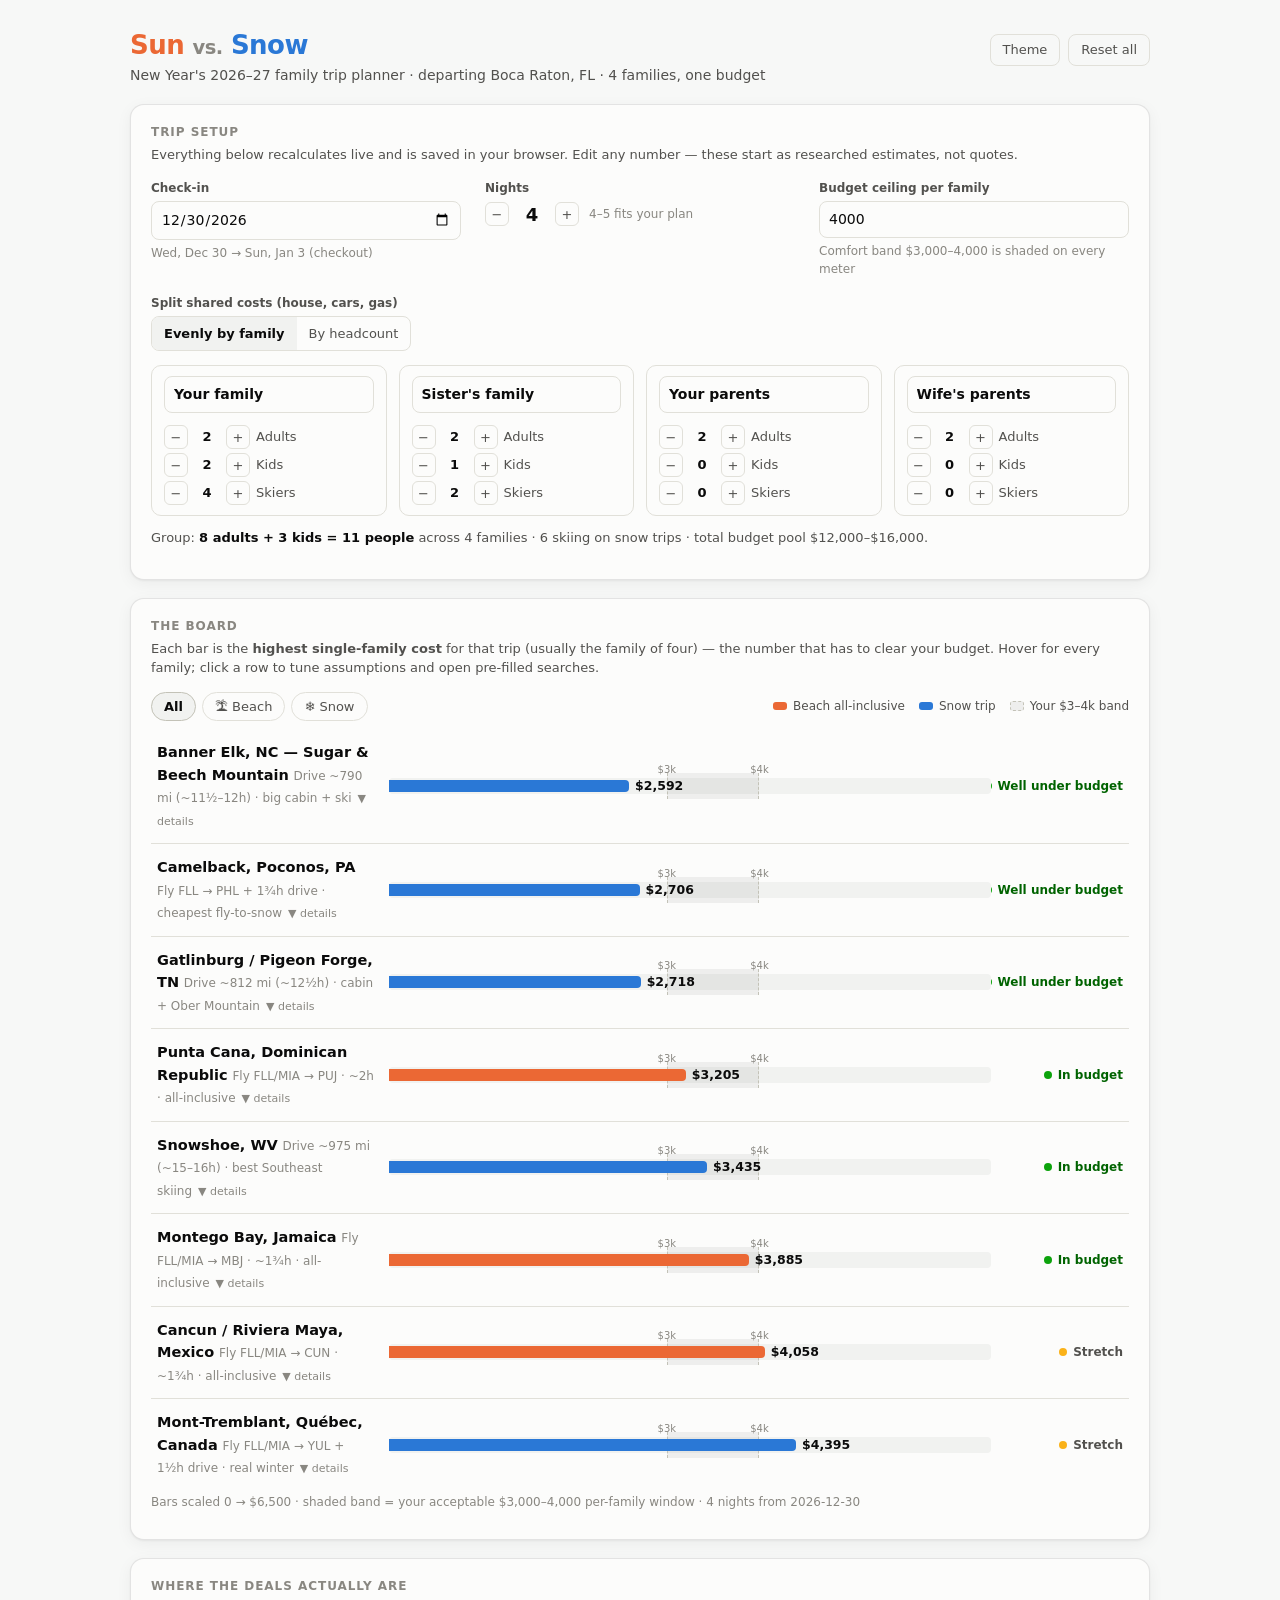
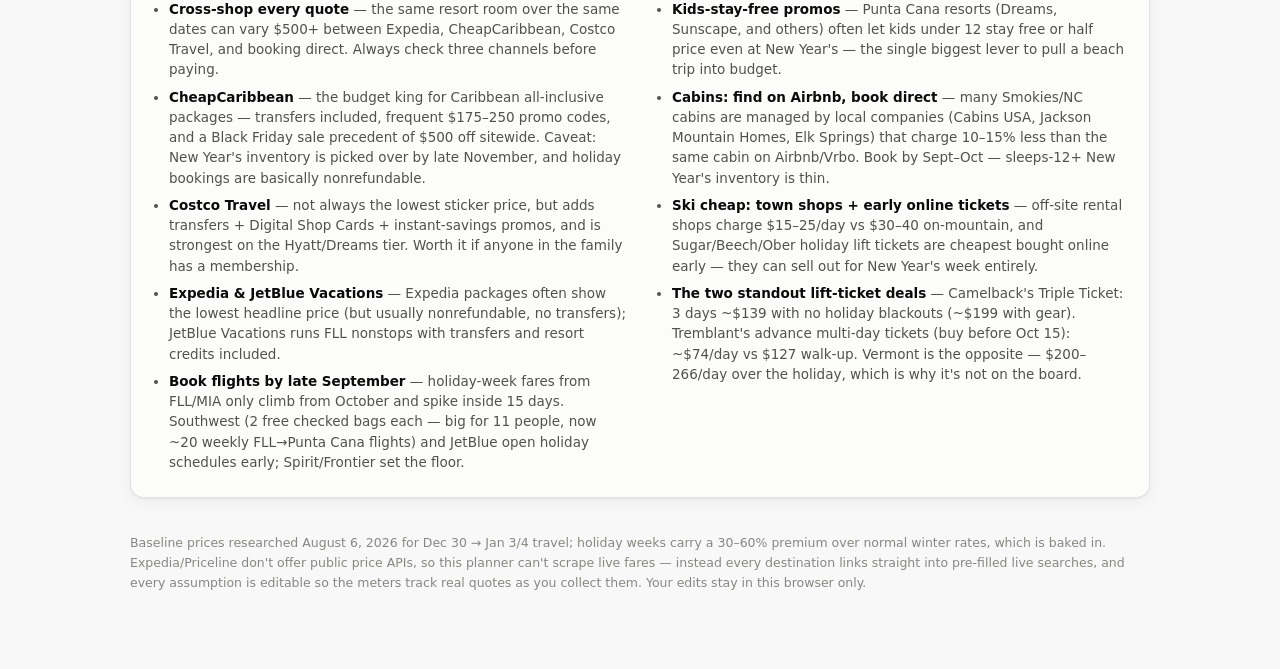
==== trip-planner/index.html @ b1bfbe8b "Add Sun vs. Snow — New Year's family trip planner Single-file web app comparing beach all-inclusive " ====
<!DOCTYPE html>
<html lang="en">
<head>
<meta charset="utf-8">
<meta name="viewport" content="width=device-width, initial-scale=1">
<title>Sun vs. Snow — New Year's Family Trip Planner</title>
<style>
  :root {
    color-scheme: light;
    /* ink + surfaces (cool-biased neutrals) */
    --page: #f7f8f7;
    --surface: #fcfcfb;
    --surface-2: #f1f2f0;
    --ink: #0b0b0b;
    --ink-2: #52514e;
    --ink-3: #898781;
    --hairline: #e1e0d9;
    --ring: rgba(11,11,11,0.10);
    --baseline: #c3c2b7;
    /* the two worlds */
    --beach: #eb6834;
    --beach-soft: rgba(235,104,52,0.12);
    --snow: #2a78d6;
    --snow-soft: rgba(42,120,214,0.12);
    /* status (fixed, never themed) */
    --good: #0ca30c;
    --good-text: #006300;
    --warn: #fab219;
    --crit: #d03b3b;
    --band: rgba(11,11,11,0.055);
    --shadow: 0 1px 2px rgba(11,11,11,0.05), 0 4px 16px rgba(11,11,11,0.05);
    --focus: 0 0 0 2px var(--surface), 0 0 0 4px var(--snow);
  }
  @media (prefers-color-scheme: dark) {
    :root:where(:not([data-theme="light"])) {
      color-scheme: dark;
      --page: #0d0d0d;
      --surface: #1a1a19;
      --surface-2: #232322;
      --ink: #ffffff;
      --ink-2: #c3c2b7;
      --ink-3: #898781;
      --hairline: #2c2c2a;
      --ring: rgba(255,255,255,0.10);
      --baseline: #383835;
      --beach: #d95926;
      --beach-soft: rgba(217,89,38,0.18);
      --snow: #3987e5;
      --snow-soft: rgba(57,135,229,0.18);
      --good-text: #0ca30c;
      --band: rgba(255,255,255,0.07);
      --shadow: none;
      --focus: 0 0 0 2px var(--surface), 0 0 0 4px var(--snow);
    }
  }
  :root[data-theme="dark"] {
    color-scheme: dark;
    --page: #0d0d0d;
    --surface: #1a1a19;
    --surface-2: #232322;
    --ink: #ffffff;
    --ink-2: #c3c2b7;
    --ink-3: #898781;
    --hairline: #2c2c2a;
    --ring: rgba(255,255,255,0.10);
    --baseline: #383835;
    --beach: #d95926;
    --beach-soft: rgba(217,89,38,0.18);
    --snow: #3987e5;
    --snow-soft: rgba(57,135,229,0.18);
    --good-text: #0ca30c;
    --band: rgba(255,255,255,0.07);
    --shadow: none;
    --focus: 0 0 0 2px var(--surface), 0 0 0 4px var(--snow);
  }
  :root[data-theme="light"] {
    color-scheme: light;
    --page: #f7f8f7;
    --surface: #fcfcfb;
    --surface-2: #f1f2f0;
    --ink: #0b0b0b;
    --ink-2: #52514e;
    --ink-3: #898781;
    --hairline: #e1e0d9;
    --ring: rgba(11,11,11,0.10);
    --baseline: #c3c2b7;
    --beach: #eb6834;
    --beach-soft: rgba(235,104,52,0.12);
    --snow: #2a78d6;
    --snow-soft: rgba(42,120,214,0.12);
    --good-text: #006300;
    --band: rgba(11,11,11,0.055);
    --shadow: 0 1px 2px rgba(11,11,11,0.05), 0 4px 16px rgba(11,11,11,0.05);
  }

  * { box-sizing: border-box; }
  body {
    margin: 0;
    background: var(--page);
    color: var(--ink);
    font: 15px/1.5 system-ui, -apple-system, "Segoe UI", sans-serif;
    -webkit-text-size-adjust: 100%;
  }
  .wrap { max-width: 1060px; margin: 0 auto; padding: 20px 20px 64px; }

  a { color: var(--snow); }
  button { font: inherit; color: inherit; }
  button:focus-visible, input:focus-visible, select:focus-visible, [tabindex]:focus-visible {
    outline: none; box-shadow: var(--focus); border-radius: 6px;
  }

  /* ---------- header ---------- */
  header.top {
    display: flex; flex-wrap: wrap; align-items: baseline; gap: 8px 16px;
    padding: 6px 0 18px;
  }
  .wordmark { font-size: 26px; font-weight: 800; letter-spacing: -0.02em; margin: 0; text-wrap: balance; }
  .wordmark .sun { color: var(--beach); }
  .wordmark .vs { color: var(--ink-3); font-weight: 600; font-size: 0.75em; padding: 0 2px; }
  .wordmark .sno { color: var(--snow); }
  .tagline { color: var(--ink-2); font-size: 14px; margin: 0; }
  .top-actions { margin-left: auto; display: flex; gap: 8px; }
  .ghost-btn {
    background: none; border: 1px solid var(--hairline); border-radius: 8px;
    padding: 5px 12px; font-size: 13px; color: var(--ink-2); cursor: pointer;
  }
  .ghost-btn:hover { background: var(--surface-2); color: var(--ink); }

  /* ---------- panels ---------- */
  .panel {
    background: var(--surface); border: 1px solid var(--ring); border-radius: 14px;
    box-shadow: var(--shadow); padding: 18px 20px; margin-bottom: 18px;
  }
  .panel h2 {
    margin: 0 0 4px; font-size: 12px; font-weight: 700; letter-spacing: 0.08em;
    text-transform: uppercase; color: var(--ink-3);
  }
  .panel .sub { margin: 0 0 14px; color: var(--ink-2); font-size: 13px; }

  /* ---------- setup ---------- */
  .setup-grid { display: grid; grid-template-columns: repeat(auto-fit, minmax(230px, 1fr)); gap: 16px 24px; }
  .field label, .fam-card .fname { display: block; font-size: 12px; font-weight: 600; color: var(--ink-2); margin-bottom: 4px; }
  .field input[type="date"], .field input[type="number"], .field select, .fam-card input[type="text"] {
    width: 100%; padding: 7px 9px; border: 1px solid var(--hairline); border-radius: 8px;
    background: var(--surface); color: var(--ink); font: inherit; font-size: 14px;
  }
  .hint { font-size: 12px; color: var(--ink-3); margin-top: 4px; }
  .seg { display: inline-flex; border: 1px solid var(--hairline); border-radius: 8px; overflow: hidden; }
  .seg button { background: none; border: 0; padding: 7px 12px; font-size: 13px; cursor: pointer; color: var(--ink-2); }
  .seg button[aria-pressed="true"] { background: var(--surface-2); color: var(--ink); font-weight: 600; }
  .fam-grid { display: grid; grid-template-columns: repeat(auto-fit, minmax(215px, 1fr)); gap: 12px; margin-top: 14px; }
  .fam-card { border: 1px solid var(--hairline); border-radius: 10px; padding: 10px 12px; background: var(--surface); }
  .fam-card input[type="text"] { font-weight: 600; margin-bottom: 8px; }
  .steppers { display: flex; gap: 10px; flex-wrap: wrap; }
  .stepper { display: flex; align-items: center; gap: 6px; font-size: 13px; color: var(--ink-2); }
  .stepper .num {
    min-width: 26px; text-align: center; font-weight: 700; color: var(--ink);
    font-variant-numeric: tabular-nums;
  }
  .stepper button {
    width: 24px; height: 24px; border-radius: 6px; border: 1px solid var(--hairline);
    background: none; cursor: pointer; line-height: 1; color: var(--ink-2); padding: 0;
  }
  .stepper button:hover { background: var(--surface-2); color: var(--ink); }
  .group-note { margin-top: 12px; font-size: 13px; color: var(--ink-2); }
  .group-note strong { color: var(--ink); }

  /* ---------- board ---------- */
  .board-head { display: flex; flex-wrap: wrap; gap: 10px 16px; align-items: center; margin-bottom: 8px; }
  .filter-chips { display: flex; gap: 6px; }
  .chip-btn {
    border: 1px solid var(--hairline); background: none; border-radius: 999px;
    padding: 4px 12px; font-size: 13px; cursor: pointer; color: var(--ink-2);
  }
  .chip-btn[aria-pressed="true"] { background: var(--surface-2); color: var(--ink); font-weight: 600; border-color: var(--baseline); }
  .legend { display: flex; gap: 14px; margin-left: auto; font-size: 12px; color: var(--ink-2); flex-wrap: wrap; }
  .legend .key { display: inline-flex; align-items: center; gap: 6px; }
  .swatch { width: 14px; height: 8px; border-radius: 3px; display: inline-block; }
  .swatch.beach { background: var(--beach); }
  .swatch.snow { background: var(--snow); }
  .swatch.band { background: var(--band); border: 1px dashed var(--baseline); height: 10px; }

  .axis-note { font-size: 12px; color: var(--ink-3); margin: 2px 0 10px; }

  .dest-row { border-top: 1px solid var(--hairline); }
  .dest-row:first-of-type { border-top: 0; }
  .dest-btn {
    display: grid; grid-template-columns: 218px 1fr 118px; gap: 8px 14px; align-items: center;
    width: 100%; text-align: left; background: none; border: 0; padding: 12px 6px; cursor: pointer;
    border-radius: 10px;
  }
  .dest-btn:hover { background: var(--surface-2); }
  .d-name { font-weight: 700; font-size: 14.5px; line-height: 1.25; }
  .d-meta { font-size: 12px; color: var(--ink-3); margin-top: 2px; }
  .meter { position: relative; height: 34px; }
  .meter .track {
    position: absolute; inset: 9px 0; background: var(--surface-2);
    border-radius: 4px;
  }
  .meter .bandzone {
    position: absolute; top: 4px; bottom: 4px; background: var(--band);
    border-left: 1px dashed var(--baseline); border-right: 1px dashed var(--baseline);
  }
  .meter .bar {
    position: absolute; top: 11px; bottom: 11px; left: 0; border-radius: 0 4px 4px 0;
    min-width: 3px;
  }
  .meter .bar.beach { background: var(--beach); }
  .meter .bar.snow { background: var(--snow); }
  .meter .val {
    position: absolute; top: 50%; transform: translateY(-50%);
    font-size: 12.5px; font-weight: 700; font-variant-numeric: tabular-nums; white-space: nowrap;
  }
  .meter .band-label {
    position: absolute; top: -7px; font-size: 10px; color: var(--ink-3); transform: translateX(-50%);
    font-variant-numeric: tabular-nums;
  }
  .status { display: inline-flex; align-items: center; gap: 6px; font-size: 12px; font-weight: 600; color: var(--ink-2); justify-self: end; white-space: nowrap; }
  .status .dot { width: 8px; height: 8px; border-radius: 50%; flex: 0 0 auto; }
  .status.s-good .dot { background: var(--good); }
  .status.s-good { color: var(--good-text); }
  .status.s-warn .dot { background: var(--warn); }
  .status.s-crit .dot { background: var(--crit); }
  .status.s-crit { color: var(--crit); }
  .caret { color: var(--ink-3); font-size: 11px; margin-left: 6px; }

  /* ---------- detail ---------- */
  .detail { padding: 4px 6px 18px; }
  @media (prefers-reduced-motion: no-preference) {
    .detail { animation: slide 0.18s ease-out; }
    @keyframes slide { from { opacity: 0; transform: translateY(-4px); } to { opacity: 1; transform: none; } }
  }
  .detail-cols { display: grid; grid-template-columns: 1.1fr 1fr; gap: 18px; }
  @media (max-width: 780px) { .detail-cols { grid-template-columns: 1fr; } }
  .notes { margin: 0 0 6px; padding-left: 18px; font-size: 13.5px; color: var(--ink-2); }
  .notes li { margin-bottom: 4px; }
  .notes li strong { color: var(--ink); }
  .assump h3, .linkbox h3, .fam-costs h3 {
    font-size: 12px; text-transform: uppercase; letter-spacing: 0.08em; color: var(--ink-3);
    margin: 14px 0 8px; font-weight: 700;
  }
  .assump-grid { display: grid; grid-template-columns: repeat(auto-fill, minmax(150px, 1fr)); gap: 10px; }
  .assump-grid .field label { font-weight: 500; min-height: 30px; display: flex; align-items: flex-end; }
  .assump-grid input { width: 100%; padding: 6px 8px; border: 1px solid var(--hairline); border-radius: 8px; background: var(--surface); color: var(--ink); font-size: 14px; font-variant-numeric: tabular-nums; }
  .mini-btn { background: none; border: 0; color: var(--snow); font-size: 12.5px; cursor: pointer; padding: 4px 0; text-decoration: underline; }

  .cost-table-wrap { overflow-x: auto; }
  table.costs { border-collapse: collapse; width: 100%; font-size: 13px; min-width: 470px; }
  table.costs th { text-align: right; font-weight: 600; color: var(--ink-3); font-size: 11.5px; text-transform: uppercase; letter-spacing: 0.05em; padding: 6px 8px; border-bottom: 1px solid var(--hairline); }
  table.costs th:first-child, table.costs td:first-child { text-align: left; }
  table.costs td { padding: 6px 8px; text-align: right; font-variant-numeric: tabular-nums; border-bottom: 1px solid var(--hairline); color: var(--ink-2); }
  table.costs td:first-child { color: var(--ink); font-weight: 600; }
  table.costs td.tot { font-weight: 700; color: var(--ink); }
  table.costs tr.grand td { border-bottom: 0; border-top: 1px solid var(--baseline); color: var(--ink); }
  .over { color: var(--crit) !important; }
  .underb { color: var(--good-text) !important; }

  .links-grid { display: grid; grid-template-columns: 1fr 1fr; gap: 6px 10px; }
  @media (max-width: 520px) { .links-grid { grid-template-columns: 1fr; } }
  .deal-link {
    display: flex; align-items: center; justify-content: space-between; gap: 8px;
    border: 1px solid var(--hairline); border-radius: 9px; padding: 8px 11px;
    text-decoration: none; font-size: 13.5px; font-weight: 600; color: var(--ink);
    background: var(--surface);
  }
  .deal-link:hover { border-color: var(--baseline); background: var(--surface-2); }
  .deal-link .tag { font-size: 10.5px; font-weight: 700; letter-spacing: 0.04em; text-transform: uppercase; color: var(--ink-3); flex: 0 0 auto; }
  .deal-link .tag.pre { color: var(--good-text); }

  /* ---------- tooltip ---------- */
  .tip {
    position: fixed; z-index: 30; pointer-events: none; background: var(--surface);
    border: 1px solid var(--ring); border-radius: 10px; box-shadow: var(--shadow);
    padding: 9px 12px; font-size: 12.5px; max-width: 280px; display: none;
  }
  .tip.show { display: block; }
  .tip .t-title { font-weight: 700; margin-bottom: 4px; }
  .tip .t-row { display: flex; justify-content: space-between; gap: 16px; color: var(--ink-2); }
  .tip .t-row b { font-variant-numeric: tabular-nums; color: var(--ink); font-weight: 600; }

  /* ---------- tips + footer ---------- */
  .tips-cols { display: grid; grid-template-columns: 1fr 1fr; gap: 4px 28px; }
  @media (max-width: 720px) { .tips-cols { grid-template-columns: 1fr; } }
  .tips-cols ul { margin: 0; padding-left: 18px; font-size: 13.5px; color: var(--ink-2); }
  .tips-cols li { margin-bottom: 7px; }
  .tips-cols li strong { color: var(--ink); }
  footer { color: var(--ink-3); font-size: 12.5px; line-height: 1.6; padding-top: 4px; }

  @media (max-width: 640px) {
    body { overflow-x: clip; }
    .dest-btn { grid-template-columns: 1fr auto; }
    .dest-btn .meter { grid-column: 1 / -1; order: 3; }
    .status { white-space: normal; max-width: 118px; align-self: start; }
    .wrap { padding: 14px 12px 48px; }
    .panel { padding: 14px; }
  }
</style>
</head>
<body>
<div class="wrap">
  <header class="top">
    <div>
      <h1 class="wordmark"><span class="sun">Sun</span><span class="vs"> vs. </span><span class="sno">Snow</span></h1>
      <p class="tagline">New Year's 2026–27 family trip planner · departing Boca Raton, FL · 4 families, one budget</p>
    </div>
    <div class="top-actions">
      <button class="ghost-btn" id="themeBtn" type="button">Theme</button>
      <button class="ghost-btn" id="resetBtn" type="button">Reset all</button>
    </div>
  </header>

  <section class="panel" id="setupPanel">
    <h2>Trip setup</h2>
    <p class="sub">Everything below recalculates live and is saved in your browser. Edit any number — these start as researched estimates, not quotes.</p>
    <div class="setup-grid">
      <div class="field">
        <label for="checkin">Check-in</label>
        <input type="date" id="checkin">
        <div class="hint" id="dateHint"></div>
      </div>
      <div class="field">
        <label for="nights">Nights</label>
        <div class="stepper" style="gap:10px">
          <button type="button" data-n="-1" id="nMinus" aria-label="Fewer nights">−</button>
          <span class="num" id="nightsNum" style="font-size:18px"></span>
          <button type="button" data-n="1" id="nPlus" aria-label="More nights">+</button>
          <span class="hint" style="margin:0">4–5 fits your plan</span>
        </div>
      </div>
      <div class="field">
        <label for="budget">Budget ceiling per family</label>
        <input type="number" id="budget" min="1000" max="20000" step="100">
        <div class="hint">Comfort band $3,000–4,000 is shaded on every meter</div>
      </div>
      <div class="field">
        <label>Split shared costs (house, cars, gas)</label>
        <div class="seg" role="group" aria-label="Cost split mode">
          <button type="button" id="splitFam" aria-pressed="true">Evenly by family</button>
          <button type="button" id="splitHead" aria-pressed="false">By headcount</button>
        </div>
      </div>
    </div>
    <div class="fam-grid" id="famGrid"></div>
    <p class="group-note" id="groupNote"></p>
  </section>

  <section class="panel">
    <h2>The board</h2>
    <p class="sub">Each bar is the <strong>highest single-family cost</strong> for that trip (usually the family of four) — the number that has to clear your budget. Hover for every family; click a row to tune assumptions and open pre-filled searches.</p>
    <div class="board-head">
      <div class="filter-chips" role="group" aria-label="Filter destinations">
        <button class="chip-btn" data-f="all" aria-pressed="true" type="button">All</button>
        <button class="chip-btn" data-f="beach" aria-pressed="false" type="button">🏝 Beach</button>
        <button class="chip-btn" data-f="snow" aria-pressed="false" type="button">❄️ Snow</button>
      </div>
      <div class="legend">
        <span class="key"><span class="swatch beach"></span>Beach all-inclusive</span>
        <span class="key"><span class="swatch snow"></span>Snow trip</span>
        <span class="key"><span class="swatch band"></span>Your $3–4k band</span>
      </div>
    </div>
    <div id="board"></div>
    <p class="axis-note" id="axisNote"></p>
  </section>

  <section class="panel">
    <h2>Where the deals actually are</h2>
    <div class="tips-cols" id="dealTips"></div>
  </section>

  <footer>
    <p id="methodNote"></p>
  </footer>
</div>
<div class="tip" id="tip" role="presentation"></div>

<script>
'use strict';
/* ============================== data ============================== */
const RESEARCH_DATE = 'August 6, 2026';

const DEFAULT_STATE = {
  checkin: '2026-12-30',
  nights: 4,
  budget: 4000,
  split: 'family',
  filter: 'all',
  families: [
    { name: 'Your family',     adults: 2, kids: 2, skiers: 4 },
    { name: "Sister's family", adults: 2, kids: 1, skiers: 2 },
    { name: 'Your parents',    adults: 2, kids: 0, skiers: 0 },
    { name: "Wife's parents",  adults: 2, kids: 0, skiers: 0 }
  ],
  overrides: {}
};

/* Editable assumption fields per destination, keyed by id.
   All dollar figures are USD. flightA/flightK = round trip per adult/kid.
   aiA/aiK = all-inclusive per night per adult/kid. house = whole-house per night.
   liftDay/rentDay = per skier per day. foodDay = per person per day (non-AI trips).
   carsGas = round-trip gas+tolls per car. rentalCarDay = per rental vehicle per day. */
const DESTS = [
  {
    id: 'puntacana', type: 'beach', travel: 'fly',
    name: 'Punta Cana, Dominican Republic',
    meta: 'Fly FLL/MIA → PUJ · ~2h · all-inclusive',
    fields: { flightA: 380, flightK: 380, aiA: 130, aiK: 65, cars: 0, miscGroup: 500 },
    notes: [
      '<strong>The only beach option that comfortably fits $4k per family of 4</strong> over New Year\'s — 3.5–4★ family all-inclusives (Bahia Principe, Riu Bambu, Vista Sol, Occidental, Grand Palladium) run real promos even at peak.',
      '<strong>Kids under 12 often stay free or half price</strong> (Dreams, Sunscape, Club Med model) — that single lever is worth $400–800.',
      'Southwest now flies FLL→PUJ ~20×/week (2 free bags each — huge for 11 people); Spirit and JetBlue keep fares honest. Book by Sep–Oct.',
      'Misc line covers airport transfers + tips for the group (CheapCaribbean packages include transfers).',
      '<strong>Watch out:</strong> the same room can vary $500+ across booking sites — always cross-shop 3 channels.'
    ]
  },
  {
    id: 'cancun', type: 'beach', travel: 'fly',
    name: 'Cancun / Riviera Maya, Mexico',
    meta: 'Fly FLL/MIA → CUN · ~1¾h · all-inclusive',
    fields: { flightA: 450, flightK: 450, aiA: 175, aiK: 90, cars: 0, miscGroup: 550 },
    notes: [
      'Shortest beach flight and the biggest resort selection, but <strong>runs 15–35% over Punta Cana</strong> — NYE in Cancun is peak-peak (5★ family resorts hit $1,100+/night).',
      'To stay near budget: older Riviera Maya inventory (Riu Lupita, Viva, Bahia Principe RM, Seadust) + Spirit/Frontier fares from FLL.',
      '<strong>Watch out:</strong> many Cancun/RM resorts charge a <strong>mandatory NYE gala supplement</strong> (~$100/adult, ~$50/child) — sometimes billed separately. Confirm in writing before booking.',
      'Holiday airfare from South Florida sells out early; book flights by ~September.'
    ]
  },
  {
    id: 'montego', type: 'beach', travel: 'fly',
    name: 'Montego Bay, Jamaica',
    meta: 'Fly FLL/MIA → MBJ · ~1¾h · all-inclusive',
    fields: { flightA: 400, flightK: 400, aiA: 180, aiK: 90, cars: 0, miscGroup: 500 },
    notes: [
      'Resorts cluster minutes from the airport, so transfers are short — genuinely nice with small kids and grandparents.',
      'Fewer budget mega-resorts than Punta Cana; the family-value pick is <strong>Holiday Inn Resort Montego Bay</strong> (kids stay + eat free). Note Riu Montego Bay is adults-only.',
      'Southwest flies FLL→MBJ ~34×/week; Spirit and JetBlue from ~$220 off-peak.',
      '<strong>Watch out:</strong> at family-resort tier Jamaica prices at or above Cancun — it fits budget only with a package deal.'
    ]
  },
  {
    id: 'bannerelk', type: 'snow', travel: 'drive',
    name: 'Banner Elk, NC — Sugar & Beech Mountain',
    meta: 'Drive ~790 mi (~11½–12h) · big cabin + ski',
    fields: { carsGas: 260, cars: 3, house: 850, liftDay: 99, rentDay: 25, skiDays: 2, foodDay: 30, miscGroup: 300 },
    notes: [
      '<strong>The budget king.</strong> No flights for 11 people — that alone saves $4,000–5,000 vs. any fly option.',
      'Sugar Mountain\'s 2026–27 holiday prices are already posted: <strong>$99/day adult, $72 child 5–11, kids ≤4 just $4</strong>. Both mountains have 100% snowmaking — slopes are a near-lock for New Year\'s even if nothing natural falls.',
      '<strong>Rent gear at off-site shops in town</strong> (Ski Country Sports, Alpine Ski Center): $15–25/day vs $30–40 at the resort — saves the group $200+.',
      'A 5–6BR house sleeping 12–14 runs $600–1,000/night over New Year\'s ($2,800–4,400 for 4 nights with fees). One roof, one kitchen, cousins in bunk rooms.',
      'Hate the drive? Fly FLL→Charlotte ($110–320 rt) + a minivan (~$350/5 days) and it\'s 2h from CLT — saves ~9 hours each way for about $1,000–1,600 more per family of 4.',
      '<strong>Watch out:</strong> holiday-week crowds are heavy and only part of the mountain may be open after a warm spell. The 11½-hour drive means a 4am start or an overnight stop. Book the cabin by Sept–Oct — 12+ person inventory is thin.'
    ]
  },
  {
    id: 'gatlinburg', type: 'snow', travel: 'drive',
    name: 'Gatlinburg / Pigeon Forge, TN',
    meta: 'Drive ~812 mi (~12½h) · cabin + Ober Mountain',
    fields: { carsGas: 270, cars: 3, house: 950, liftDay: 95, rentDay: 25, skiDays: 2, foodDay: 30, miscGroup: 500 },
    notes: [
      '<strong>Most to do for non-skiers</strong>: Dollywood\'s Smoky Mountain Christmas (6M lights, ~$85–95/person online, ages ≤3 free), Ripley\'s Aquarium, SkyLift, the strip — grandparents and the little one stay busy.',
      'Ober Mountain is small (10 trails) and beginner-friendly — fine for kids and first-timers, thin for real skiers. Peak-day tickets $89–99; ages ≤4 free.',
      '<strong>Rent skis downtown, not on-mountain</strong> — on-site rental lines hit 2–3 hours on holiday peak days.',
      '7,000+ cabins means early bookers can still land a sleeps-14 chalet for ~$700–1,000/night over New Year\'s.',
      '<strong>Watch out:</strong> only ~1-in-4 odds of natural snow in town at New Year\'s — the slopes run on snowmaking but the town will likely be brown. The trip stands on Dollywood + the Smokies, snow is the bonus.'
    ]
  },
  {
    id: 'snowshoe', type: 'snow', travel: 'drive',
    name: 'Snowshoe, WV',
    meta: 'Drive ~975 mi (~15–16h) · best Southeast skiing',
    fields: { carsGas: 330, cars: 3, house: 1200, liftDay: 129, rentDay: 40, skiDays: 2, foodDay: 35, miscGroup: 300 },
    notes: [
      'Clearly the best skiing within driving distance — 60 trails, 1,500 ft vertical, ~180" natural snow vs Sugar\'s 20 slopes.',
      'Holiday lift tickets ~$129/day online ($149 walk-up); village lodging for 12 runs $900–1,500/night with 4–5 night minimums over New Year\'s.',
      '<strong>Watch out:</strong> the drive is 15–16 hours <em>each way</em> — with grandparents and a toddler in the caravan, that\'s the likely deal-breaker vs. NC. The last 2 hours are mountain roads.'
    ]
  },
  {
    id: 'camelback', type: 'snow', travel: 'fly',
    name: 'Camelback, Poconos, PA',
    meta: 'Fly FLL → PHL + 1¾h drive · cheapest fly-to-snow',
    fields: { flightA: 185, flightK: 185, house: 700, liftDay: 47, rentDay: 20, skiDays: 2, foodDay: 30, rentalCarDay: 70, rentalCars: 2, miscGroup: 300 },
    notes: [
      '<strong>The sleeper deal of the whole board.</strong> FLL→Philadelphia runs $120–250 round trip even at New Year\'s, and Camelback\'s <strong>Triple Ticket is 3 ski days for ~$139 with NO blackout dates</strong> (~$199 with rentals included) — the best holiday lift deal anywhere on this list.',
      'Big Poconos houses are abundant: area average ~$580/night for Dec 26–Jan 2; 12-guest houses with a hot tub run $500–900 over New Year\'s.',
      'Camelback also has the biggest snowtubing park in the US plus an indoor waterpark — real options for the non-skiers.',
      '<strong>Watch out:</strong> 800 ft vertical and serious holiday crowds — this is a fun family hill, not a destination mountain. Thaw risk is real, but snowmaking usually holds through late December.'
    ]
  },
  {
    id: 'tremblant', type: 'snow', travel: 'fly',
    name: 'Mont-Tremblant, Québec, Canada',
    meta: 'Fly FLL/MIA → YUL + 1½h drive · real winter',
    fields: { flightA: 380, flightK: 380, house: 800, liftDay: 110, rentDay: 45, skiDays: 2, foodDay: 35, rentalCarDay: 80, rentalCars: 2, miscGroup: 300 },
    notes: [
      '<strong>The only option with near-guaranteed real winter</strong> — ~70% of terrain open by Christmas on snowmaking, 2,116 ft vertical, a storybook pedestrian village, and NYE fireworks on the slopes.',
      'You fly counter-flow (snowbirds head FLL→Montréal in reverse), which softens the holiday premium: Porter/Air Transat run $250–450 round trip booked early, mainline $450–650.',
      '<strong>Book lift tickets before Oct 15</strong>: Tremblant\'s advance multi-day rate is ~CAD 104 (≈$74)/day vs ~$127 holiday walk-up — that\'s $400+ back for the group. The strong US dollar (CAD ≈ $0.71) helps everywhere.',
      'Chalets sleeping 12 run ~$550–1,000/night USD over New Year\'s — but expect <strong>5–7 night minimums</strong>, which pushes you to the 5-night version of this trip.',
      'Passports needed for everyone, including the kids. Rental vans include Québec\'s mandatory winter tires (~$250–450 per van for 5 days).',
      '<strong>Watch out:</strong> this only fits the budget with early-booking discipline on all three fronts (flights now, lift tickets by Oct 15, modest chalet). Cheaper-but-smaller alternative: Blue Mountain, Ontario via Toronto (~$400–600 less per family, 720 ft vertical, more rain risk).'
    ]
  }
];

/* Deal-search links. {ci}/{co} = ISO dates, {ciC}/{coC} = compact dates,
   {ad}/{kd} = family-1 adults/kids, {AD}/{KD} = group adults/kids, {rooms} = family count. */
const LINKS = {
  puntacana: { code: 'PUJ', expediaDest: 'Punta Cana (and vicinity), Dominican Republic' },
  cancun:    { code: 'CUN', expediaDest: 'Cancun (and vicinity), Quintana Roo, Mexico' },
  montego:   { code: 'MBJ', expediaDest: 'Montego Bay (and vicinity), Jamaica' },
  bannerelk: { airbnb: 'Banner-Elk--NC--United-States', vrbo: 'Banner Elk, NC',
               resorts: [['Sugar Mountain tickets', 'https://www.skisugar.com/'], ['Beech Mountain tickets', 'https://www.beechmountainresort.com/']] },
  gatlinburg:{ airbnb: 'Gatlinburg--TN--United-States', vrbo: 'Gatlinburg, TN',
               resorts: [['Ober Mountain tickets', 'https://obermountain.com/'], ['Dollywood calendar', 'https://www.dollywood.com/']] },
  snowshoe:  { airbnb: 'Snowshoe--WV--United-States', vrbo: 'Snowshoe, WV',
               resorts: [['Snowshoe lodging + lifts', 'https://www.snowshoemtn.com/']] },
  camelback: { code: 'PHL', airbnb: 'Pocono-Mountains--PA--United-States', vrbo: 'Pocono Mountains, PA',
               resorts: [['Camelback Triple Ticket', 'https://www.camelbackresort.com/'], ['Camelback lodging', 'https://www.camelbackresort.com/stay/']] },
  tremblant: { code: 'YUL', airbnb: 'Mont-Tremblant--QC--Canada', vrbo: 'Mont-Tremblant, QC',
               resorts: [['Tremblant lifts (advance by Oct 15)', 'https://www.tremblant.ca/plan/tickets-and-passes/winter-lift-tickets'], ['Tremblant lodging', 'https://www.tremblant.ca/']] }
};

const DEAL_TIPS = [
  ['Cross-shop every quote', 'the same resort room over the same dates can vary $500+ between Expedia, CheapCaribbean, Costco Travel, and booking direct. Always check three channels before paying.'],
  ['CheapCaribbean', 'the budget king for Caribbean all-inclusive packages — transfers included, frequent $175–250 promo codes, and a Black Friday sale precedent of $500 off sitewide. Caveat: New Year\'s inventory is picked over by late November, and holiday bookings are basically nonrefundable.'],
  ['Costco Travel', 'not always the lowest sticker price, but adds transfers + Digital Shop Cards + instant-savings promos, and is strongest on the Hyatt/Dreams tier. Worth it if anyone in the family has a membership.'],
  ['Expedia & JetBlue Vacations', 'Expedia packages often show the lowest headline price (but usually nonrefundable, no transfers); JetBlue Vacations runs FLL nonstops with transfers and resort credits included.'],
  ['Book flights by late September', 'holiday-week fares from FLL/MIA only climb from October and spike inside 15 days. Southwest (2 free checked bags each — big for 11 people, now ~20 weekly FLL→Punta Cana flights) and JetBlue open holiday schedules early; Spirit/Frontier set the floor.'],
  ['Kids-stay-free promos', 'Punta Cana resorts (Dreams, Sunscape, and others) often let kids under 12 stay free or half price even at New Year\'s — the single biggest lever to pull a beach trip into budget.'],
  ['Cabins: find on Airbnb, book direct', 'many Smokies/NC cabins are managed by local companies (Cabins USA, Jackson Mountain Homes, Elk Springs) that charge 10–15% less than the same cabin on Airbnb/Vrbo. Book by Sept–Oct — sleeps-12+ New Year\'s inventory is thin.'],
  ['Ski cheap: town shops + early online tickets', 'off-site rental shops charge $15–25/day vs $30–40 on-mountain, and Sugar/Beech/Ober holiday lift tickets are cheapest bought online early — they can sell out for New Year\'s week entirely.'],
  ['The two standout lift-ticket deals', 'Camelback\'s Triple Ticket: 3 days ~$139 with no holiday blackouts (~$199 with gear). Tremblant\'s advance multi-day tickets (buy before Oct 15): ~$74/day vs $127 walk-up. Vermont is the opposite — $200–266/day over the holiday, which is why it\'s not on the board.']
];

/* ============================ state ============================ */
const LS_KEY = 'sunvsnow-v1';
let S = load();
let expanded = null;

function load() {
  try {
    const raw = localStorage.getItem(LS_KEY);
    if (raw) { const s = JSON.parse(raw); if (s && s.families) return s; }
  } catch (e) {}
  return JSON.parse(JSON.stringify(DEFAULT_STATE));
}
function save() { try { localStorage.setItem(LS_KEY, JSON.stringify(S)); } catch (e) {} }

function fieldsFor(d) {
  return Object.assign({}, d.fields, S.overrides[d.id] || {});
}

/* ============================ math ============================ */
function fmt(n) { return '$' + Math.round(n).toLocaleString('en-US'); }

function shares() {
  const heads = S.families.map(f => f.adults + f.kids);
  const totalHeads = heads.reduce((a, b) => a + b, 0) || 1;
  if (S.split === 'head') return heads.map(h => h / totalHeads);
  return S.families.map(() => 1 / S.families.length);
}

function famCosts(d) {
  const f = fieldsFor(d);
  const n = S.nights;
  const sh = shares();
  return S.families.map((fam, i) => {
    const c = { flights: 0, lodging: 0, ski: 0, food: 0, car: 0, misc: 0 };
    if (d.travel === 'fly') {
      c.flights = fam.adults * (f.flightA || 0) + fam.kids * (f.flightK || 0);
    } else {
      c.flights = ((f.carsGas || 0) * (f.cars || 0)) * sh[i];
    }
    if (f.aiA != null) {
      c.lodging = (fam.adults * f.aiA + fam.kids * (f.aiK || 0)) * n;
    } else if (f.house != null) {
      c.lodging = f.house * n * sh[i];
    }
    if (f.liftDay != null) {
      c.ski = (fam.skiers || 0) * ((f.liftDay || 0) + (f.rentDay || 0)) * (f.skiDays || 0);
    }
    if (f.foodDay != null) {
      c.food = (fam.adults + fam.kids) * f.foodDay * n;
    }
    if (f.rentalCarDay != null) {
      c.car = (f.rentalCarDay * (f.rentalCars || 0) * (n + 1)) * sh[i];
    }
    c.misc = (f.miscGroup || 0) * sh[i];
    c.total = c.flights + c.lodging + c.ski + c.food + c.car + c.misc;
    return c;
  });
}

function verdict(maxCost) {
  if (maxCost <= 3000) return { cls: 's-good', label: 'Well under budget' };
  if (maxCost <= S.budget) return { cls: 's-good', label: 'In budget' };
  if (maxCost <= S.budget * 1.15) return { cls: 's-warn', label: 'Stretch' };
  return { cls: 's-crit', label: 'Over budget' };
}

/* ============================ links ============================ */
function isoDates() {
  const ci = S.checkin;
  const d = new Date(ci + 'T12:00:00');
  d.setDate(d.getDate() + S.nights);
  const co = d.toISOString().slice(0, 10);
  return { ci, co };
}
function dealLinks(d) {
  const L = LINKS[d.id] || {};
  const { ci, co } = isoDates();
  const ciC = ci.replace(/-/g, ''), coC = co.replace(/-/g, '');
  const f1 = S.families[0] || { adults: 2, kids: 2 };
  const AD = S.families.reduce((a, f) => a + f.adults, 0);
  const KD = S.families.reduce((a, f) => a + f.kids, 0);
  const rooms = S.families.length;
  const out = { packages: [], flights: [], houses: [], resorts: [] };

  if (d.type === 'beach') {
    out.packages.push(
      ['Expedia — hotels w/ your dates', `https://www.expedia.com/Hotel-Search?destination=${encodeURIComponent(L.expediaDest)}&startDate=${ci}&endDate=${co}&adults=${AD}&rooms=${rooms}`, true],
      ['Expedia — flight+hotel bundles', 'https://www.expedia.com/Vacation-Packages', false],
      ['Costco Travel — all-inclusives', 'https://www.costcotravel.com/Vacation-Packages/All-Inclusive', false],
      ['CheapCaribbean deals', 'https://www.cheapcaribbean.com/', false],
      ['Priceline packages', 'https://www.priceline.com/vacation-packages/', false]
    );
  }
  if (d.travel === 'fly' && L.code) {
    const kidSeg = f1.kids > 0 ? `/${f1.kids}children` : '';
    out.flights.push(
      ['Google Flights', `https://www.google.com/travel/flights?q=${encodeURIComponent(`Flights from FLL to ${L.code} on ${ci} through ${co} for ${f1.adults} adults${f1.kids ? ' ' + f1.kids + ' children' : ''}`)}`, true],
      ['Kayak', `https://www.kayak.com/flights/FLL-${L.code}/${ci}/${co}/${f1.adults}adults${kidSeg}?sort=bestflight_a`, true],
      ['Priceline flights', `https://www.priceline.com/m/fly/search/FLL-${L.code}-${ciC}/${L.code}-FLL-${coC}/?num-adults=${f1.adults}`, true],
      ['Southwest (2 free bags)', `https://www.southwest.com/air/booking/select.html?originationAirportCode=FLL&destinationAirportCode=${L.code}&departureDate=${ci}&returnDate=${co}&adultPassengersCount=${f1.adults}&tripType=roundtrip&passengerType=ADULT&fareType=USD`, true]
    );
  }
  if (L.airbnb) {
    out.houses.push(
      ['Airbnb — big cabins, your dates', `https://www.airbnb.com/s/${L.airbnb}/homes?checkin=${ci}&checkout=${co}&adults=${AD}&children=${KD}&min_bedrooms=5`, true],
      ['Vrbo — same search', `https://www.vrbo.com/search?destination=${encodeURIComponent(L.vrbo)}&startDate=${ci}&endDate=${co}&adults=${AD}`, true]
    );
  }
  (L.resorts || []).forEach(r => out.resorts.push([r[0], r[1], false]));
  return out;
}

/* ============================ render ============================ */
const $ = id => document.getElementById(id);

function renderSetup() {
  $('checkin').value = S.checkin;
  $('nightsNum').textContent = S.nights;
  $('budget').value = S.budget;
  const { co } = isoDates();
  const opts = { weekday: 'short', month: 'short', day: 'numeric' };
  const ciD = new Date(S.checkin + 'T12:00:00'), coD = new Date(co + 'T12:00:00');
  $('dateHint').textContent = `${ciD.toLocaleDateString('en-US', opts)} → ${coD.toLocaleDateString('en-US', opts)} (checkout)`;
  $('splitFam').setAttribute('aria-pressed', S.split === 'family');
  $('splitHead').setAttribute('aria-pressed', S.split === 'head');

  const grid = $('famGrid');
  grid.innerHTML = '';
  S.families.forEach((fam, i) => {
    const card = document.createElement('div');
    card.className = 'fam-card';
    card.innerHTML = `
      <input type="text" value="${esc(fam.name)}" aria-label="Family name" data-fi="${i}" data-k="name">
      ${stepper(i, 'adults', 'Adults', fam.adults)}
      ${stepper(i, 'kids', 'Kids', fam.kids)}
      ${stepper(i, 'skiers', 'Skiers', fam.skiers)}`;
    grid.appendChild(card);
  });
  const AD = S.families.reduce((a, f) => a + f.adults, 0);
  const KD = S.families.reduce((a, f) => a + f.kids, 0);
  const SK = S.families.reduce((a, f) => a + f.skiers, 0);
  $('groupNote').innerHTML = `Group: <strong>${AD} adults + ${KD} kids = ${AD + KD} people</strong> across ${S.families.length} families · ${SK} skiing on snow trips · total budget pool ${fmt(3000 * S.families.length)}–${fmt(S.budget * S.families.length)}.`;
}

function stepper(i, k, label, val) {
  return `<div class="steppers" style="margin-top:4px"><div class="stepper">
    <button type="button" data-fi="${i}" data-k="${k}" data-d="-1" aria-label="Fewer ${label}">−</button>
    <span class="num">${val}</span>
    <button type="button" data-fi="${i}" data-k="${k}" data-d="1" aria-label="More ${label}">+</button>
    <span>${label}</span></div></div>`;
}

function esc(s) { return String(s).replace(/&/g, '&amp;').replace(/</g, '&lt;').replace(/"/g, '&quot;'); }

let SCALE = 6500;
function renderBoard() {
  const board = $('board');
  board.innerHTML = '';
  const visible = DESTS.filter(d => S.filter === 'all' || d.type === S.filter);
  const rows = visible.map(d => {
    const costs = famCosts(d);
    const max = Math.max(...costs.map(c => c.total));
    return { d, costs, max };
  });
  SCALE = Math.max(6500, ...rows.map(r => r.max * 1.12));
  rows.sort((a, b) => a.max - b.max);

  rows.forEach(({ d, costs, max }) => {
    const v = verdict(max);
    const row = document.createElement('div');
    row.className = 'dest-row';
    const pct = Math.min(100, max / SCALE * 100);
    const b3 = 3000 / SCALE * 100, b4 = S.budget / SCALE * 100;
    const labelInside = pct > 82;
    row.innerHTML = `
      <button class="dest-btn" type="button" aria-expanded="${expanded === d.id}" data-dest="${d.id}">
        <span>
          <span class="d-name">${d.name}</span>
          <span class="d-meta">${d.meta}<span class="caret">${expanded === d.id ? '▲ close' : '▼ details'}</span></span>
        </span>
        <span class="meter" data-tip="${d.id}">
          <span class="band-label" style="left:${b3}%">$3k</span>
          <span class="band-label" style="left:${b4}%">${fmt(S.budget).replace(',000', 'k')}</span>
          <span class="track"></span>
          <span class="bandzone" style="left:${b3}%; width:${Math.max(0, b4 - b3)}%"></span>
          <span class="bar ${d.type}" style="width:${pct}%"></span>
          <span class="val" style="${labelInside ? `right:${100 - pct}%; padding-right:6px; color:#fff` : `left:${pct}%; padding-left:6px`}">${fmt(max)}</span>
        </span>
        <span class="status ${v.cls}"><span class="dot"></span>${v.label}</span>
      </button>
      <div class="detail-slot"></div>`;
    board.appendChild(row);
    if (expanded === d.id) renderDetail(row.querySelector('.detail-slot'), d, costs);
  });
  $('axisNote').textContent = `Bars scaled 0 → ${fmt(SCALE)} · shaded band = your acceptable $3,000–${fmt(S.budget).slice(1)} per-family window · ${S.nights} nights from ${S.checkin}`;
}

const FIELD_LABELS = {
  flightA: 'Flight rt / adult', flightK: 'Flight rt / kid',
  aiA: 'All-incl. / adult / night', aiK: 'All-incl. / kid / night',
  house: 'Whole house / night', carsGas: 'Gas+tolls rt / car', cars: '# cars driving',
  liftDay: 'Lift ticket / day', rentDay: 'Ski rental / day', skiDays: 'Ski days',
  foodDay: 'Food / person / day', rentalCarDay: 'Rental van / day', rentalCars: '# rental vans',
  miscGroup: 'Extras, whole group'
};
const MONEY_FIELDS = new Set(['flightA','flightK','aiA','aiK','house','carsGas','liftDay','rentDay','foodDay','rentalCarDay','miscGroup']);

function renderDetail(slot, d, costs) {
  const f = fieldsFor(d);
  const links = dealLinks(d);
  const sh = shares();
  const anySki = f.liftDay != null;
  const grand = costs.reduce((a, c) => a + c.total, 0);

  const famRows = costs.map((c, i) => {
    const fam = S.families[i];
    const over = c.total > S.budget;
    return `<tr>
      <td>${esc(fam.name)}</td><td>${fam.adults}A${fam.kids ? '+' + fam.kids + 'K' : ''}</td>
      <td>${fmt(c.flights)}</td><td>${fmt(c.lodging)}</td>
      ${anySki ? `<td>${fmt(c.ski)}</td>` : ''}
      <td>${fmt(c.food + c.car + c.misc)}</td>
      <td class="tot ${over ? 'over' : c.total <= 3000 ? 'underb' : ''}">${fmt(c.total)}</td>
    </tr>`;
  }).join('');

  const fieldInputs = Object.keys(d.fields).map(k => `
    <div class="field"><label for="f-${d.id}-${k}">${FIELD_LABELS[k] || k}</label>
    <input type="number" id="f-${d.id}-${k}" data-dest="${d.id}" data-field="${k}" min="0" step="${MONEY_FIELDS.has(k) ? 5 : 1}" value="${f[k]}"></div>`).join('');

  const linkGroup = (title, arr) => arr.length ? `<h3>${title}</h3><div class="links-grid">${arr.map(([label, url, pre]) =>
    `<a class="deal-link" href="${url}" target="_blank" rel="noopener">${label}<span class="tag ${pre ? 'pre' : ''}">${pre ? 'pre-filled ↗' : 'opens site ↗'}</span></a>`).join('')}</div>` : '';

  slot.innerHTML = `<div class="detail">
    <div class="detail-cols">
      <div>
        <ul class="notes">${d.notes.map(n => `<li>${n}</li>`).join('')}</ul>
        <div class="fam-costs">
          <h3>Cost per family — ${S.nights} nights${anySki ? `, skiers as set above` : ''}</h3>
          <div class="cost-table-wrap"><table class="costs">
            <thead><tr><th>Family</th><th>Who</th><th>${d.travel === 'fly' ? 'Flights' : 'Gas'}</th><th>Lodging</th>${anySki ? '<th>Ski</th>' : ''}<th>Other</th><th>Total</th></tr></thead>
            <tbody>${famRows}
            <tr class="grand"><td>Whole group</td><td colspan="${anySki ? 5 : 4}" style="text-align:right; color:var(--ink-3)">split ${S.split === 'family' ? 'evenly by family' : 'by headcount'}</td><td class="tot">${fmt(grand)}</td></tr></tbody>
          </table></div>
        </div>
        <div class="assump">
          <h3>Assumptions — edit to match real quotes</h3>
          <div class="assump-grid">${fieldInputs}</div>
          <button class="mini-btn" type="button" data-restore="${d.id}">Restore researched defaults</button>
        </div>
      </div>
      <div class="linkbox">
        ${linkGroup('Packages & resorts', links.packages)}
        ${linkGroup('Flights (per-family search)', links.flights)}
        ${linkGroup('Cabins & houses (whole group)', links.houses)}
        ${linkGroup('Book direct', links.resorts)}
        <p class="hint" style="margin-top:10px">“Pre-filled” links open that site already loaded with your dates and party — compare live prices in one tap, then paste real quotes into the assumptions.</p>
      </div>
    </div>
  </div>`;
}

function renderTips() {
  const half = Math.ceil(DEAL_TIPS.length / 2);
  $('dealTips').innerHTML = [DEAL_TIPS.slice(0, half), DEAL_TIPS.slice(half)]
    .map(col => `<ul>${col.map(([t, b]) => `<li><strong>${t}</strong> — ${b}</li>`).join('')}</ul>`).join('');
  $('methodNote').innerHTML = `Baseline prices researched ${RESEARCH_DATE} for Dec 30 → Jan 3/4 travel; holiday weeks carry a 30–60% premium over normal winter rates, which is baked in. Expedia/Priceline don't offer public price APIs, so this planner can't scrape live fares — instead every destination links straight into pre-filled live searches, and every assumption is editable so the meters track real quotes as you collect them. Your edits stay in this browser only.`;
}

function renderAll() { renderSetup(); renderBoard(); renderTips(); save(); }

/* ============================ events ============================ */
document.addEventListener('click', e => {
  const t = e.target.closest('button, a');
  if (!t) return;

  if (t.dataset.fi != null && t.dataset.d) {
    const fam = S.families[+t.dataset.fi];
    const k = t.dataset.k;
    fam[k] = Math.max(0, (fam[k] || 0) + (+t.dataset.d));
    if (k !== 'skiers') fam.skiers = Math.min(fam.skiers, fam.adults + fam.kids);
    renderAll(); return;
  }
  if (t.id === 'nMinus' || t.id === 'nPlus') {
    S.nights = Math.min(7, Math.max(3, S.nights + (t.id === 'nPlus' ? 1 : -1)));
    renderAll(); return;
  }
  if (t.id === 'splitFam' || t.id === 'splitHead') {
    S.split = t.id === 'splitFam' ? 'family' : 'head'; renderAll(); return;
  }
  if (t.classList.contains('chip-btn')) {
    S.filter = t.dataset.f;
    document.querySelectorAll('.chip-btn').forEach(b => b.setAttribute('aria-pressed', b === t));
    renderBoard(); save(); return;
  }
  if (t.classList.contains('dest-btn')) {
    const id = t.dataset.dest;
    expanded = expanded === id ? null : id;
    renderBoard(); return;
  }
  if (t.dataset.restore) {
    delete S.overrides[t.dataset.restore];
    renderAll(); return;
  }
  if (t.id === 'resetBtn') {
    if (confirm('Reset dates, families, and all edited prices to the researched defaults?')) {
      S = JSON.parse(JSON.stringify(DEFAULT_STATE)); expanded = null; renderAll();
    }
    return;
  }
  if (t.id === 'themeBtn') {
    const r = document.documentElement;
    const cur = r.getAttribute('data-theme') ||
      (matchMedia('(prefers-color-scheme: dark)').matches ? 'dark' : 'light');
    r.setAttribute('data-theme', cur === 'dark' ? 'light' : 'dark');
    return;
  }
});

document.addEventListener('input', e => {
  const t = e.target;
  if (t.id === 'checkin' && t.value) { S.checkin = t.value; renderAll(); }
  else if (t.id === 'budget') { S.budget = Math.max(1000, +t.value || 4000); renderAll(); }
  else if (t.dataset.field) {
    const id = t.dataset.dest;
    S.overrides[id] = S.overrides[id] || {};
    S.overrides[id][t.dataset.field] = Math.max(0, +t.value || 0);
    save();
    // re-render without stealing focus from the input being typed in
    const focusId = document.activeElement && document.activeElement.id;
    renderBoard();
    if (focusId) { const el = document.getElementById(focusId); if (el) el.focus(); }
  }
  else if (t.dataset.k === 'name') { S.families[+t.dataset.fi].name = t.value; save(); renderBoard(); }
});

/* tooltip: per-family totals on meter hover/focus */
const tip = $('tip');
document.addEventListener('pointermove', e => {
  const m = e.target.closest('.meter');
  if (!m) { tip.classList.remove('show'); return; }
  const d = DESTS.find(x => x.id === m.dataset.tip);
  if (!d) return;
  const costs = famCosts(d);
  tip.innerHTML = `<div class="t-title">${d.name}</div>` + costs.map((c, i) =>
    `<div class="t-row"><span>${esc(S.families[i].name)}</span><b>${fmt(c.total)}</b></div>`).join('') +
    `<div class="t-row" style="margin-top:4px; border-top:1px solid var(--hairline); padding-top:4px"><span>Whole group</span><b>${fmt(costs.reduce((a, c) => a + c.total, 0))}</b></div>`;
  tip.classList.add('show');
  const pad = 14;
  let x = e.clientX + pad, y = e.clientY + pad;
  const r = tip.getBoundingClientRect();
  if (x + r.width > innerWidth - 8) x = e.clientX - r.width - pad;
  if (y + r.height > innerHeight - 8) y = e.clientY - r.height - pad;
  tip.style.left = x + 'px'; tip.style.top = y + 'px';
});

renderAll();
</script>
</body>
</html>
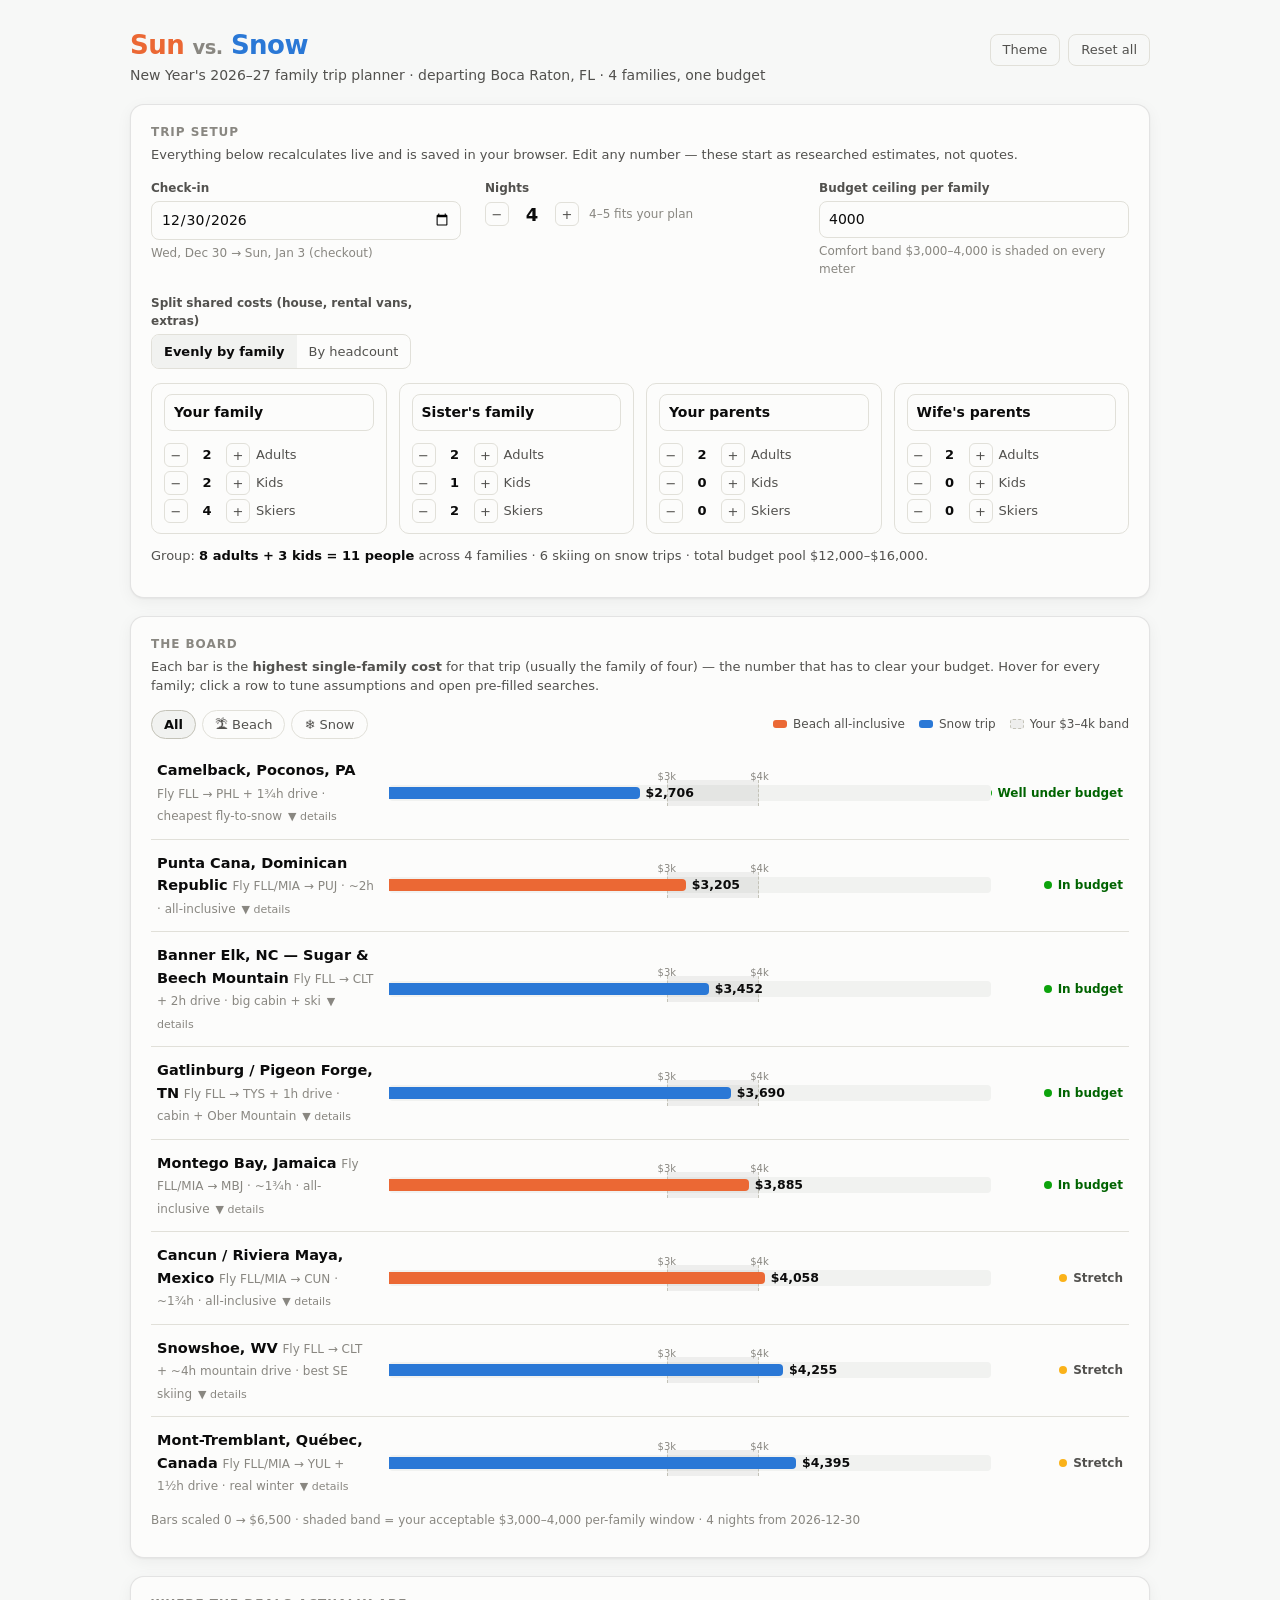
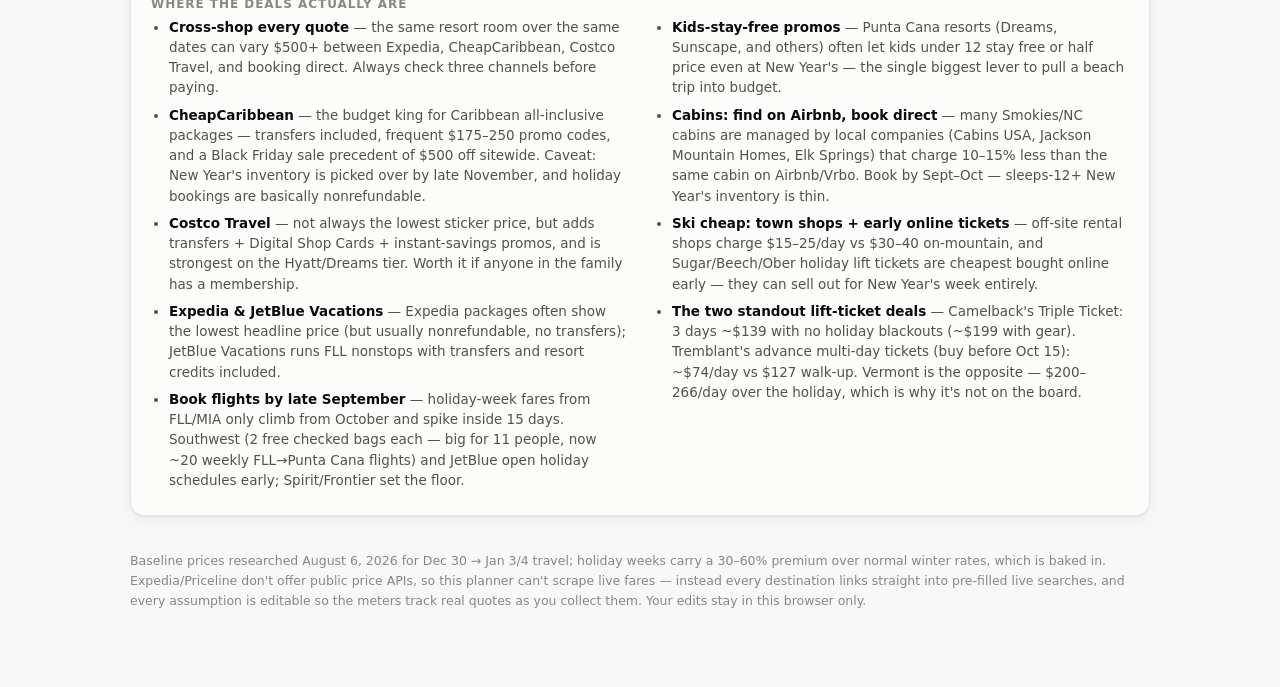
==== commit 1e1eeac8: "Price mountain trips as fly + rental vans instead of driving Family ruled out long drives: Banner El" ====
--- a/trip-planner/index.html
+++ b/trip-planner/index.html
@@ -333,7 +333,7 @@
         <div class="hint">Comfort band $3,000–4,000 is shaded on every meter</div>
       </div>
       <div class="field">
-        <label>Split shared costs (house, cars, gas)</label>
+        <label>Split shared costs (house, rental vans, extras)</label>
         <div class="seg" role="group" aria-label="Cost split mode">
           <button type="button" id="splitFam" aria-pressed="true">Evenly by family</button>
           <button type="button" id="splitHead" aria-pressed="false">By headcount</button>
@@ -438,25 +438,27 @@
     ]
   },
   {
-    id: 'bannerelk', type: 'snow', travel: 'drive',
+    id: 'bannerelk', type: 'snow', travel: 'fly',
     name: 'Banner Elk, NC — Sugar & Beech Mountain',
-    meta: 'Drive ~790 mi (~11½–12h) · big cabin + ski',
-    fields: { carsGas: 260, cars: 3, house: 850, liftDay: 99, rentDay: 25, skiDays: 2, foodDay: 30, miscGroup: 300 },
+    meta: 'Fly FLL → CLT + 2h drive · big cabin + ski',
+    fields: { flightA: 220, flightK: 220, house: 850, liftDay: 99, rentDay: 25, skiDays: 2, foodDay: 30, rentalCarDay: 70, rentalCars: 2, miscGroup: 300 },
     notes: [
-      '<strong>The budget king.</strong> No flights for 11 people — that alone saves $4,000–5,000 vs. any fly option.',
+      '<strong>Snow around the cabin: ~20–25%</strong> in the Banner Elk valley, but <strong>roughly 40% if you book up on Beech Mountain itself</strong> (5,000+ ft, the highest town in the eastern US, with a village sledding hill) — pick the cabin\'s elevation to buy snow odds. Slopes are white regardless.',
+      'Fly into Charlotte: Spirit runs FLL→CLT for $110–180 even at New Year\'s (AA $220–320), then it\'s a 2-hour drive up in the rental vans. Two minivans seat the whole group plus gear.',
       'Sugar Mountain\'s 2026–27 holiday prices are already posted: <strong>$99/day adult, $72 child 5–11, kids ≤4 just $4</strong>. Both mountains have 100% snowmaking — slopes are a near-lock for New Year\'s even if nothing natural falls.',
       '<strong>Rent gear at off-site shops in town</strong> (Ski Country Sports, Alpine Ski Center): $15–25/day vs $30–40 at the resort — saves the group $200+.',
       'A 5–6BR house sleeping 12–14 runs $600–1,000/night over New Year\'s ($2,800–4,400 for 4 nights with fees). One roof, one kitchen, cousins in bunk rooms.',
-      'Hate the drive? Fly FLL→Charlotte ($110–320 rt) + a minivan (~$350/5 days) and it\'s 2h from CLT — saves ~9 hours each way for about $1,000–1,600 more per family of 4.',
-      '<strong>Watch out:</strong> holiday-week crowds are heavy and only part of the mountain may be open after a warm spell. The 11½-hour drive means a 4am start or an overnight stop. Book the cabin by Sept–Oct — 12+ person inventory is thin.'
+      '<strong>Watch out:</strong> holiday-week crowds are heavy and only part of the mountain may be open after a warm spell. Ask for AWD or winter-rated vans — the last stretch is mountain road. Book the cabin by Sept–Oct — 12+ person inventory is thin.'
     ]
   },
   {
-    id: 'gatlinburg', type: 'snow', travel: 'drive',
+    id: 'gatlinburg', type: 'snow', travel: 'fly',
     name: 'Gatlinburg / Pigeon Forge, TN',
-    meta: 'Drive ~812 mi (~12½h) · cabin + Ober Mountain',
-    fields: { carsGas: 270, cars: 3, house: 950, liftDay: 95, rentDay: 25, skiDays: 2, foodDay: 30, miscGroup: 500 },
+    meta: 'Fly FLL → TYS + 1h drive · cabin + Ober Mountain',
+    fields: { flightA: 250, flightK: 250, house: 950, liftDay: 95, rentDay: 25, skiDays: 2, foodDay: 30, rentalCarDay: 70, rentalCars: 2, miscGroup: 500 },
     notes: [
+      '<strong>Snow around the cabin: ~10–20% — the lowest on the board.</strong> Town sits at 1,300 ft and averages ~1" of snow all December. The snow fix: a 40-min drive up to Newfound Gap (5,046 ft) in the Smokies, where holiday snow odds approach 50%.',
+      'Allegiant flies FLL→Knoxville nonstop (~7×/week, December averages ~$253 round trip), and Gatlinburg is only an hour from the airport — the easiest fly-in of the mountain options.',
       '<strong>Most to do for non-skiers</strong>: Dollywood\'s Smoky Mountain Christmas (6M lights, ~$85–95/person online, ages ≤3 free), Ripley\'s Aquarium, SkyLift, the strip — grandparents and the little one stay busy.',
       'Ober Mountain is small (10 trails) and beginner-friendly — fine for kids and first-timers, thin for real skiers. Peak-day tickets $89–99; ages ≤4 free.',
       '<strong>Rent skis downtown, not on-mountain</strong> — on-site rental lines hit 2–3 hours on holiday peak days.',
@@ -465,14 +467,15 @@
     ]
   },
   {
-    id: 'snowshoe', type: 'snow', travel: 'drive',
+    id: 'snowshoe', type: 'snow', travel: 'fly',
     name: 'Snowshoe, WV',
-    meta: 'Drive ~975 mi (~15–16h) · best Southeast skiing',
-    fields: { carsGas: 330, cars: 3, house: 1200, liftDay: 129, rentDay: 40, skiDays: 2, foodDay: 35, miscGroup: 300 },
+    meta: 'Fly FLL → CLT + ~4h mountain drive · best SE skiing',
+    fields: { flightA: 220, flightK: 220, house: 1200, liftDay: 129, rentDay: 40, skiDays: 2, foodDay: 35, rentalCarDay: 75, rentalCars: 2, miscGroup: 300 },
     notes: [
-      'Clearly the best skiing within driving distance — 60 trails, 1,500 ft vertical, ~180" natural snow vs Sugar\'s 20 slopes.',
+      '<strong>Snow around the cabin: ~60–75% — the best real-snow odds south of Canada.</strong> The village sits at 4,848 ft in the snowiest pocket of the mid-Atlantic; December alone averages 30–44" of natural snow.',
+      'The best skiing in the Southeast — 60 trails, 1,500 ft vertical, ~180" natural snow vs Sugar\'s 20 slopes.',
       'Holiday lift tickets ~$129/day online ($149 walk-up); village lodging for 12 runs $900–1,500/night with 4–5 night minimums over New Year\'s.',
-      '<strong>Watch out:</strong> the drive is 15–16 hours <em>each way</em> — with grandparents and a toddler in the caravan, that\'s the likely deal-breaker vs. NC. The last 2 hours are mountain roads.'
+      '<strong>Watch out:</strong> there is no close airport — Charlotte, Pittsburgh, and Dulles are all ~4 hours of mountain driving away, which is why Snowshoe rarely pencils for fly-in groups. The last 2 hours are winding mountain roads.'
     ]
   },
   {
@@ -484,6 +487,7 @@
       '<strong>The sleeper deal of the whole board.</strong> FLL→Philadelphia runs $120–250 round trip even at New Year\'s, and Camelback\'s <strong>Triple Ticket is 3 ski days for ~$139 with NO blackout dates</strong> (~$199 with rentals included) — the best holiday lift deal anywhere on this list.',
       'Big Poconos houses are abundant: area average ~$580/night for Dec 26–Jan 2; 12-guest houses with a hot tub run $500–900 over New Year\'s.',
       'Camelback also has the biggest snowtubing park in the US plus an indoor waterpark — real options for the non-skiers.',
+      '<strong>Snow around the house: ~20–30%.</strong> The Poconos get real winters, but a late-December thaw is common — the slopes and tubing park stay white on snowmaking either way.',
       '<strong>Watch out:</strong> 800 ft vertical and serious holiday crowds — this is a fun family hill, not a destination mountain. Thaw risk is real, but snowmaking usually holds through late December.'
     ]
   },
@@ -493,6 +497,7 @@
     meta: 'Fly FLL/MIA → YUL + 1½h drive · real winter',
     fields: { flightA: 380, flightK: 380, house: 800, liftDay: 110, rentDay: 45, skiDays: 2, foodDay: 35, rentalCarDay: 80, rentalCars: 2, miscGroup: 300 },
     notes: [
+      '<strong>Snow around the chalet: ~90%+ — the only near-guarantee on the board.</strong> The Laurentians average ~45" of snow in December alone with 23 snowy days (Montréal, lower and further south, still runs ~79% on Dec 25).',
       '<strong>The only option with near-guaranteed real winter</strong> — ~70% of terrain open by Christmas on snowmaking, 2,116 ft vertical, a storybook pedestrian village, and NYE fireworks on the slopes.',
       'You fly counter-flow (snowbirds head FLL→Montréal in reverse), which softens the holiday premium: Porter/Air Transat run $250–450 round trip booked early, mainline $450–650.',
       '<strong>Book lift tickets before Oct 15</strong>: Tremblant\'s advance multi-day rate is ~CAD 104 (≈$74)/day vs ~$127 holiday walk-up — that\'s $400+ back for the group. The strong US dollar (CAD ≈ $0.71) helps everywhere.',
@@ -509,11 +514,11 @@
   puntacana: { code: 'PUJ', expediaDest: 'Punta Cana (and vicinity), Dominican Republic' },
   cancun:    { code: 'CUN', expediaDest: 'Cancun (and vicinity), Quintana Roo, Mexico' },
   montego:   { code: 'MBJ', expediaDest: 'Montego Bay (and vicinity), Jamaica' },
-  bannerelk: { airbnb: 'Banner-Elk--NC--United-States', vrbo: 'Banner Elk, NC',
+  bannerelk: { code: 'CLT', airbnb: 'Banner-Elk--NC--United-States', vrbo: 'Banner Elk, NC',
                resorts: [['Sugar Mountain tickets', 'https://www.skisugar.com/'], ['Beech Mountain tickets', 'https://www.beechmountainresort.com/']] },
-  gatlinburg:{ airbnb: 'Gatlinburg--TN--United-States', vrbo: 'Gatlinburg, TN',
+  gatlinburg:{ code: 'TYS', airbnb: 'Gatlinburg--TN--United-States', vrbo: 'Gatlinburg, TN',
                resorts: [['Ober Mountain tickets', 'https://obermountain.com/'], ['Dollywood calendar', 'https://www.dollywood.com/']] },
-  snowshoe:  { airbnb: 'Snowshoe--WV--United-States', vrbo: 'Snowshoe, WV',
+  snowshoe:  { code: 'CLT', airbnb: 'Snowshoe--WV--United-States', vrbo: 'Snowshoe, WV',
                resorts: [['Snowshoe lodging + lifts', 'https://www.snowshoemtn.com/']] },
   camelback: { code: 'PHL', airbnb: 'Pocono-Mountains--PA--United-States', vrbo: 'Pocono Mountains, PA',
                resorts: [['Camelback Triple Ticket', 'https://www.camelbackresort.com/'], ['Camelback lodging', 'https://www.camelbackresort.com/stay/']] },
